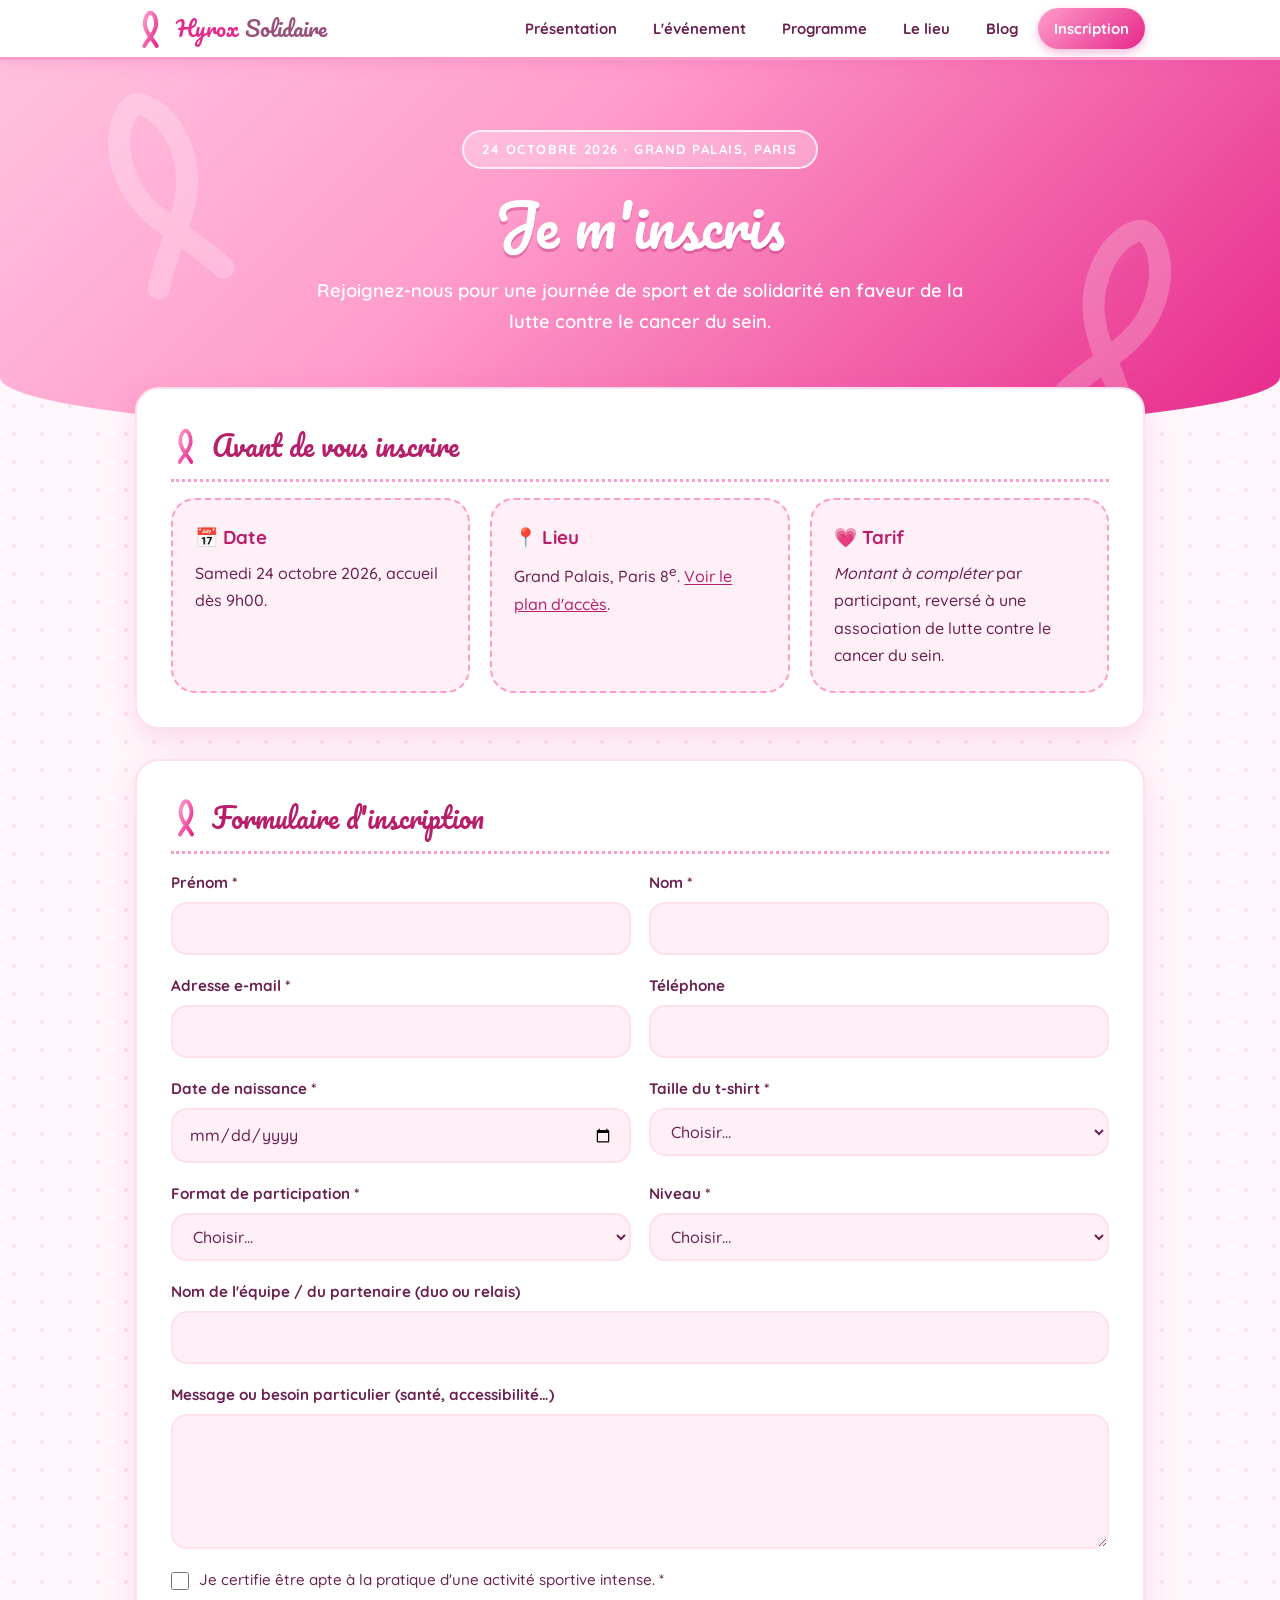
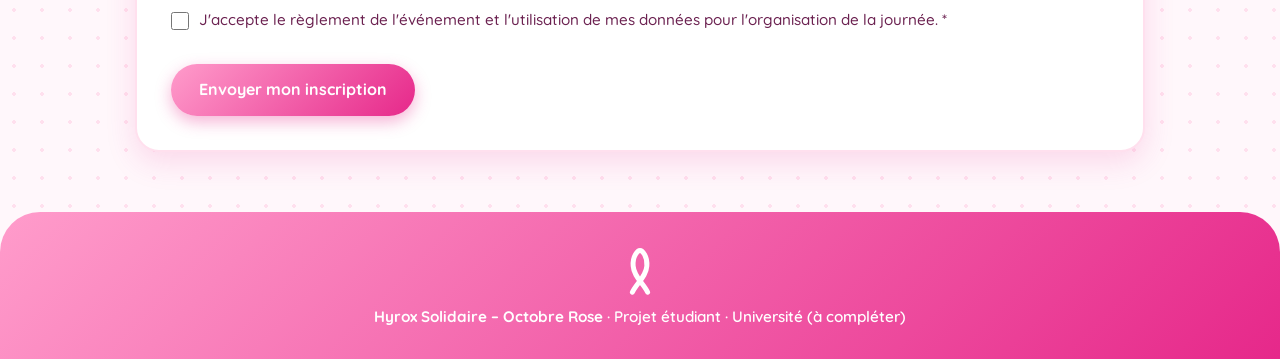
==== inscription (2).html @ e8bedfcc "Add files via upload" ====
<!DOCTYPE html>
<html lang="fr">
<head>
  <meta charset="UTF-8">
  <meta name="viewport" content="width=device-width, initial-scale=1.0">
  <title>Inscription – Hyrox Solidaire Octobre Rose</title>
  <link rel="icon" type="image/svg+xml" href="ruban.svg">
  <link rel="stylesheet" href="style.css">
</head>
<body>

  <header>
    <nav>
      <a class="logo" href="index.html"><img src="ruban.svg" alt="" class="logo-ruban"><span>Hyrox <em>Solidaire</em></span></a>
      <ul>
        <li><a href="index.html">Présentation</a></li>
        <li><a href="evenement.html">L'événement</a></li>
        <li><a href="programme.html">Programme</a></li>
        <li><a href="lieu.html">Le lieu</a></li>
        <li><a href="blog.html">Blog</a></li>
        <li><a href="inscription.html" class="actif">Inscription</a></li>
      </ul>
    </nav>
  </header>

  <div class="hero">
    <span class="badge">24 octobre 2026 · Grand Palais, Paris</span>
    <h1>Je m'inscris</h1>
    <p>Rejoignez-nous pour une journée de sport et de solidarité en faveur de la lutte contre le cancer du sein.</p>
  </div>

  <main>

    <section id="infos-inscription">
      <h2>Avant de vous inscrire</h2>
      <div class="grille">
        <div class="carte">
          <h3>📅 Date</h3>
          <p>Samedi 24 octobre 2026, accueil dès 9h00.</p>
        </div>
        <div class="carte">
          <h3>📍 Lieu</h3>
          <p>Grand Palais, Paris 8<sup>e</sup>. <a href="lieu.html">Voir le plan d'accès</a>.</p>
        </div>
        <div class="carte">
          <h3>💗 Tarif</h3>
          <p><em>Montant à compléter</em> par participant, reversé à une association de lutte contre le cancer du sein.</p>
        </div>
      </div>
    </section>

    <section id="formulaire-section">
      <h2>Formulaire d'inscription</h2>

      <form id="formulaire" class="formulaire" novalidate>

        <div class="ligne">
          <div class="champ">
            <label for="prenom">Prénom *</label>
            <input type="text" id="prenom" name="prenom" required autocomplete="given-name">
          </div>
          <div class="champ">
            <label for="nom">Nom *</label>
            <input type="text" id="nom" name="nom" required autocomplete="family-name">
          </div>
        </div>

        <div class="ligne">
          <div class="champ">
            <label for="email">Adresse e-mail *</label>
            <input type="email" id="email" name="email" required autocomplete="email">
          </div>
          <div class="champ">
            <label for="tel">Téléphone</label>
            <input type="tel" id="tel" name="tel" autocomplete="tel">
          </div>
        </div>

        <div class="ligne">
          <div class="champ">
            <label for="naissance">Date de naissance *</label>
            <input type="date" id="naissance" name="naissance" required>
          </div>
          <div class="champ">
            <label for="tshirt">Taille du t-shirt *</label>
            <select id="tshirt" name="tshirt" required>
              <option value="">Choisir…</option>
              <option>XS</option>
              <option>S</option>
              <option>M</option>
              <option>L</option>
              <option>XL</option>
              <option>XXL</option>
            </select>
          </div>
        </div>

        <div class="ligne">
          <div class="champ">
            <label for="format">Format de participation *</label>
            <select id="format" name="format" required>
              <option value="">Choisir…</option>
              <option>Solo</option>
              <option>Duo</option>
              <option>Relais</option>
              <option>Supporter (sans courir)</option>
            </select>
          </div>
          <div class="champ">
            <label for="niveau">Niveau *</label>
            <select id="niveau" name="niveau" required>
              <option value="">Choisir…</option>
              <option>Débutant</option>
              <option>Intermédiaire</option>
              <option>Confirmé</option>
            </select>
          </div>
        </div>

        <div class="champ">
          <label for="equipe">Nom de l'équipe / du partenaire (duo ou relais)</label>
          <input type="text" id="equipe" name="equipe">
        </div>

        <div class="champ">
          <label for="message">Message ou besoin particulier (santé, accessibilité…)</label>
          <textarea id="message" name="message" rows="4"></textarea>
        </div>

        <label class="case">
          <input type="checkbox" id="certificat" name="certificat" required>
          <span>Je certifie être apte à la pratique d'une activité sportive intense. *</span>
        </label>

        <label class="case">
          <input type="checkbox" id="reglement" name="reglement" required>
          <span>J'accepte le règlement de l'événement et l'utilisation de mes données pour l'organisation de la journée. *</span>
        </label>

        <p class="erreur" id="erreur" role="alert" hidden>Merci de remplir tous les champs obligatoires (*) avant de continuer.</p>

        <button type="submit" class="bouton">Envoyer mon inscription</button>
      </form>

      <div class="confirmation" id="confirmation" hidden>
        <h3>Merci pour votre inscription ! 💗</h3>
        <p>Votre application de messagerie vient de s'ouvrir avec votre demande d'inscription pré-remplie. Il ne vous reste qu'à l'envoyer.</p>
        <p>Rendez-vous le <strong>24 octobre 2026 au Grand Palais</strong> !</p>
      </div>
    </section>

  </main>

  <footer>
    <img src="ruban.svg" alt="" class="ruban-pied">
    <p><strong>Hyrox Solidaire – Octobre Rose</strong> · Projet étudiant · Université (à compléter)</p>
  </footer>

  <script>
    // Adresse qui recevra les inscriptions : à remplacer par la vôtre
    var EMAIL_ORGANISATEUR = "prenom.nom@universite.fr";

    var form = document.getElementById("formulaire");
    var erreur = document.getElementById("erreur");
    var confirmation = document.getElementById("confirmation");

    form.addEventListener("submit", function (e) {
      e.preventDefault();

      if (!form.checkValidity()) {
        erreur.hidden = false;
        form.reportValidity();
        return;
      }
      erreur.hidden = true;

      var d = new FormData(form);
      var corps =
        "Inscription Hyrox Solidaire - 24 octobre 2026\n\n" +
        "Prénom : " + d.get("prenom") + "\n" +
        "Nom : " + d.get("nom") + "\n" +
        "E-mail : " + d.get("email") + "\n" +
        "Téléphone : " + (d.get("tel") || "-") + "\n" +
        "Date de naissance : " + d.get("naissance") + "\n" +
        "Taille t-shirt : " + d.get("tshirt") + "\n" +
        "Format : " + d.get("format") + "\n" +
        "Niveau : " + d.get("niveau") + "\n" +
        "Équipe / partenaire : " + (d.get("equipe") || "-") + "\n" +
        "Message : " + (d.get("message") || "-") + "\n";

      var lien =
        "mailto:" + EMAIL_ORGANISATEUR +
        "?subject=" + encodeURIComponent("Inscription Hyrox Solidaire - " + d.get("prenom") + " " + d.get("nom")) +
        "&body=" + encodeURIComponent(corps);

      window.location.href = lien;
      form.hidden = true;
      confirmation.hidden = false;
    });
  </script>

</body>
</html>
---- style.css ----
@import url("https://fonts.googleapis.com/css2?family=Pacifico&family=Quicksand:wght@400;500;600;700&display=swap");

/* ==========================================================
   Hyrox Solidaire – Octobre Rose
   Style girly tout en rose, sans noir
   ========================================================== */

:root {
  --rose: #f0539b;
  --rose-vif: #e6288a;
  --rose-fonce: #b81f6b;
  --rose-doux: #ff9ccb;
  --rose-poudre: #ffe0ee;
  --rose-pale: #fff0f7;
  --creme: #fff7fb;
  --prune: #6b2150;
  --prune-doux: #98507a;
  --blanc: #ffffff;
  --rayon: 24px;
  --ombre: 0 10px 30px rgba(230, 40, 138, 0.15);
  --police-titre: "Pacifico", "Brush Script MT", cursive;
  --police: "Quicksand", "Segoe UI", Arial, sans-serif;
}

* {
  box-sizing: border-box;
  margin: 0;
  padding: 0;
}

html {
  scroll-behavior: smooth;
}

::selection {
  background: var(--rose-doux);
  color: var(--blanc);
}

body {
  font-family: var(--police);
  font-weight: 500;
  line-height: 1.7;
  color: var(--prune);
  background-color: var(--creme);
  background-image: radial-gradient(var(--rose-poudre) 1.6px, transparent 1.6px);
  background-size: 28px 28px;
}

a {
  color: var(--rose-fonce);
}

/* ---------- Navigation ---------- */
header {
  background: rgba(255, 255, 255, 0.94);
  border-bottom: 3px solid var(--rose-doux);
  box-shadow: 0 4px 18px rgba(230, 40, 138, 0.12);
  position: sticky;
  top: 0;
  z-index: 10;
}

nav {
  max-width: 1050px;
  margin: 0 auto;
  padding: 8px 20px;
  display: flex;
  flex-wrap: wrap;
  align-items: center;
  justify-content: space-between;
  gap: 6px;
}

.logo {
  display: flex;
  align-items: center;
  gap: 10px;
  font-family: var(--police-titre);
  font-size: 1.35rem;
  color: var(--rose-vif);
  text-decoration: none;
}

.logo em {
  font-style: normal;
  color: var(--prune-doux);
}

.logo-ruban {
  height: 40px;
  width: auto;
}

nav ul {
  list-style: none;
  display: flex;
  flex-wrap: wrap;
  gap: 4px;
}

nav ul a {
  display: block;
  padding: 8px 16px;
  color: var(--prune);
  text-decoration: none;
  font-weight: 700;
  font-size: 0.93rem;
  border-radius: 999px;
  transition: background 0.2s, color 0.2s;
}

nav ul a:hover {
  background: var(--rose-poudre);
  color: var(--rose-fonce);
}

nav ul a.actif {
  background: linear-gradient(135deg, var(--rose-doux), var(--rose-vif));
  color: var(--blanc);
  box-shadow: 0 4px 10px rgba(230, 40, 138, 0.3);
}

/* ---------- Bandeau d'en-tête ---------- */
.hero {
  position: relative;
  overflow: hidden;
  background: linear-gradient(135deg, #ffc2de 0%, var(--rose-doux) 40%, var(--rose-vif) 100%);
  color: var(--blanc);
  text-align: center;
  padding: 70px 20px 100px;
  border-radius: 0 0 50% 50% / 0 0 60px 60px;
}

.hero::before,
.hero::after {
  content: "";
  position: absolute;
  width: 170px;
  height: 220px;
  background: url("ruban.svg") center / contain no-repeat;
  filter: brightness(0) invert(1);
  opacity: 0.22;
}

.hero::before {
  left: 6%;
  top: 20px;
  transform: rotate(-18deg);
}

.hero::after {
  right: 6%;
  bottom: 10px;
  transform: rotate(16deg);
}

.hero > * {
  position: relative;
  z-index: 1;
}

.hero h1 {
  font-family: var(--police-titre);
  font-weight: 400;
  font-size: clamp(2.1rem, 5.5vw, 3.6rem);
  line-height: 1.25;
  margin-bottom: 14px;
  text-shadow: 0 3px 0 rgba(184, 31, 107, 0.35);
}

.hero p {
  max-width: 680px;
  margin: 0 auto;
  font-size: 1.15rem;
  font-weight: 600;
}

.badge {
  display: inline-block;
  background: rgba(255, 255, 255, 0.28);
  border: 2px solid rgba(255, 255, 255, 0.75);
  padding: 6px 18px;
  border-radius: 999px;
  font-size: 0.82rem;
  font-weight: 700;
  letter-spacing: 1.5px;
  text-transform: uppercase;
  margin-bottom: 20px;
}

/* ---------- Contenu ---------- */
main {
  position: relative;
  max-width: 1050px;
  margin: -50px auto 60px;
  padding: 0 20px;
}

section {
  background: var(--blanc);
  border: 2px solid var(--rose-poudre);
  border-radius: var(--rayon);
  box-shadow: var(--ombre);
  padding: 34px;
  margin-bottom: 30px;
}

h2 {
  font-family: var(--police-titre);
  font-weight: 400;
  color: var(--rose-fonce);
  font-size: 1.7rem;
  margin-bottom: 16px;
  padding-bottom: 10px;
  border-bottom: 3px dotted var(--rose-doux);
}

h2::before {
  content: "";
  display: inline-block;
  width: 1.1em;
  height: 1.4em;
  background: url("ruban.svg") center / contain no-repeat;
  margin-right: 0.4em;
  vertical-align: -0.28em;
}

h3 {
  color: var(--prune);
  margin: 18px 0 6px;
}

p + p {
  margin-top: 12px;
}

ul.liste {
  margin: 10px 0 0 22px;
}

ul.liste li {
  margin-bottom: 6px;
}

ul.liste li::marker {
  color: var(--rose);
}

/* ---------- Grilles et cartes ---------- */
.grille {
  display: grid;
  grid-template-columns: repeat(auto-fit, minmax(250px, 1fr));
  gap: 20px;
  margin-top: 16px;
}

.carte {
  background: var(--rose-pale);
  border: 2px dashed var(--rose-doux);
  border-radius: var(--rayon);
  padding: 22px;
}

.carte h3 {
  margin-top: 0;
  color: var(--rose-fonce);
}

.profil {
  display: flex;
  align-items: center;
  gap: 24px;
  flex-wrap: wrap;
}

.avatar {
  width: 120px;
  height: 120px;
  border-radius: 50%;
  background: linear-gradient(135deg, var(--rose-doux), var(--rose-vif));
  border: 5px solid var(--rose-poudre);
  box-shadow: var(--ombre);
  color: var(--blanc);
  display: flex;
  align-items: center;
  justify-content: center;
  font-family: var(--police-titre);
  font-size: 2.4rem;
  flex-shrink: 0;
}

/* ---------- Chiffres clés ---------- */
.chiffres {
  display: grid;
  grid-template-columns: repeat(auto-fit, minmax(170px, 1fr));
  gap: 16px;
  margin-top: 16px;
}

.chiffre {
  text-align: center;
  background: linear-gradient(135deg, var(--rose-doux), var(--rose-vif));
  color: var(--blanc);
  border-radius: var(--rayon);
  padding: 22px 10px;
  font-weight: 600;
  box-shadow: 0 8px 18px rgba(230, 40, 138, 0.25);
}

.chiffre strong {
  display: block;
  font-family: var(--police-titre);
  font-weight: 400;
  font-size: 1.7rem;
  color: var(--blanc);
}

/* ---------- Tableau des 8 ateliers ---------- */
table {
  width: 100%;
  border-collapse: collapse;
  margin-top: 14px;
  border-radius: 16px;
  overflow: hidden;
}

th,
td {
  padding: 12px 14px;
  text-align: left;
  border-bottom: 1px solid var(--rose-poudre);
}

th {
  background: linear-gradient(135deg, var(--rose-doux), var(--rose-vif));
  color: var(--blanc);
  font-size: 0.9rem;
  text-transform: uppercase;
  letter-spacing: 0.8px;
}

tr:nth-child(even) td {
  background: var(--rose-pale);
}

/* ---------- Programme (timeline) ---------- */
.timeline {
  list-style: none;
  position: relative;
  margin-top: 18px;
  padding-left: 34px;
}

.timeline::before {
  content: "";
  position: absolute;
  left: 9px;
  top: 6px;
  bottom: 6px;
  width: 4px;
  background: repeating-linear-gradient(var(--rose-doux) 0 8px, transparent 8px 14px);
  border-radius: 4px;
}

.timeline li {
  position: relative;
  margin-bottom: 22px;
}

.timeline li::before {
  content: "♥";
  position: absolute;
  left: -34px;
  top: 0;
  width: 22px;
  height: 22px;
  line-height: 22px;
  text-align: center;
  font-size: 1.05rem;
  color: var(--rose-vif);
  background: var(--blanc);
}

.heure {
  display: inline-block;
  background: linear-gradient(135deg, var(--rose-doux), var(--rose-vif));
  color: var(--blanc);
  font-weight: 700;
  font-size: 0.85rem;
  padding: 2px 14px;
  border-radius: 999px;
  margin-bottom: 4px;
}

.timeline h3 {
  margin: 2px 0 2px;
}

/* ---------- Bouton ---------- */
.bouton {
  display: inline-block;
  margin-top: 18px;
  margin-right: 8px;
  background: linear-gradient(135deg, var(--rose-doux), var(--rose-vif));
  color: var(--blanc);
  text-decoration: none;
  font-weight: 700;
  padding: 12px 28px;
  border-radius: 999px;
  box-shadow: 0 6px 16px rgba(230, 40, 138, 0.35);
  transition: transform 0.2s, box-shadow 0.2s;
}

.bouton:hover {
  transform: translateY(-3px);
  box-shadow: 0 10px 22px rgba(230, 40, 138, 0.45);
}

/* ---------- Carte du lieu ---------- */
.carte-map {
  margin-top: 16px;
  border-radius: var(--rayon);
  overflow: hidden;
  border: 5px solid var(--rose-poudre);
  box-shadow: var(--ombre);
}

.carte-map iframe {
  display: block;
  width: 100%;
  height: 420px;
  border: 0;
}

.liens-carte {
  margin-top: 10px;
  font-size: 0.95rem;
}

/* ---------- Formulaire ---------- */
.formulaire {
  margin-top: 10px;
}

.ligne {
  display: grid;
  grid-template-columns: repeat(auto-fit, minmax(240px, 1fr));
  gap: 18px;
}

.champ {
  display: flex;
  flex-direction: column;
  margin-bottom: 18px;
}

.champ label {
  font-weight: 700;
  margin-bottom: 6px;
  font-size: 0.95rem;
}

.champ input,
.champ select,
.champ textarea {
  font: inherit;
  color: var(--prune);
  padding: 11px 16px;
  border: 2px solid var(--rose-poudre);
  border-radius: 16px;
  background: var(--rose-pale);
  transition: border-color 0.2s, box-shadow 0.2s, background 0.2s;
}

.champ input:focus,
.champ select:focus,
.champ textarea:focus {
  outline: none;
  background: var(--blanc);
  border-color: var(--rose);
  box-shadow: 0 0 0 4px rgba(240, 83, 155, 0.2);
}

.case {
  display: flex;
  align-items: flex-start;
  gap: 10px;
  margin-bottom: 14px;
  font-size: 0.95rem;
  cursor: pointer;
}

.case input {
  margin-top: 5px;
  accent-color: var(--rose-vif);
  width: 18px;
  height: 18px;
  flex-shrink: 0;
}

.erreur {
  color: var(--rose-fonce);
  background: var(--rose-poudre);
  border: 2px solid var(--rose-doux);
  border-radius: 16px;
  padding: 10px 14px;
  margin-bottom: 8px;
  font-weight: 700;
}

.formulaire .bouton {
  border: 0;
  cursor: pointer;
  font: inherit;
  font-weight: 700;
}

.confirmation {
  background: var(--rose-pale);
  border: 2px dashed var(--rose-doux);
  border-radius: var(--rayon);
  padding: 24px;
  margin-top: 10px;
}

.confirmation h3 {
  margin-top: 0;
  color: var(--rose-fonce);
}

[hidden] {
  display: none !important;
}

/* ---------- Blog ---------- */
.articles {
  display: grid;
  grid-template-columns: repeat(auto-fit, minmax(290px, 1fr));
  gap: 24px;
  margin-top: 18px;
}

.article {
  display: flex;
  flex-direction: column;
  background: var(--blanc);
  border: 2px solid var(--rose-poudre);
  border-radius: var(--rayon);
  overflow: hidden;
  box-shadow: var(--ombre);
  transition: transform 0.25s, box-shadow 0.25s;
}

.article:hover {
  transform: translateY(-5px);
  box-shadow: 0 16px 36px rgba(230, 40, 138, 0.25);
}

.article-visuel {
  display: flex;
  align-items: center;
  justify-content: center;
  height: 120px;
  font-size: 3rem;
  background: linear-gradient(135deg, #ffd6e8, var(--rose-doux));
}

.article-visuel.v2 {
  background: linear-gradient(135deg, #ffe9f3, #ffb3d6);
}

.article-visuel.v3 {
  background: linear-gradient(135deg, #ffc2de, var(--rose));
}

.article-visuel img {
  height: 80px;
  width: auto;
}

.article-corps {
  display: flex;
  flex-direction: column;
  flex: 1;
  padding: 20px 22px 22px;
}

.etiquette {
  align-self: flex-start;
  background: var(--rose-poudre);
  color: var(--rose-fonce);
  font-weight: 700;
  font-size: 0.72rem;
  text-transform: uppercase;
  letter-spacing: 1.2px;
  padding: 3px 12px;
  border-radius: 999px;
  margin-bottom: 10px;
}

.article h3 {
  margin: 0 0 8px;
  font-size: 1.15rem;
  line-height: 1.35;
  color: var(--rose-fonce);
}

.article .source {
  margin-top: auto;
  padding-top: 12px;
  font-size: 0.85rem;
  color: var(--prune-doux);
}

.lire {
  display: inline-block;
  margin-top: 10px;
  font-weight: 700;
  text-decoration: none;
  color: var(--rose-vif);
}

.lire:hover {
  text-decoration: underline;
}

.note {
  background: var(--rose-pale);
  border: 2px dashed var(--rose-doux);
  border-radius: 18px;
  padding: 14px 18px;
  font-size: 0.92rem;
  margin-top: 18px;
}

@media (min-width: 720px) {
  .article.une {
    grid-column: 1 / -1;
    flex-direction: row;
  }

  .article.une .article-visuel {
    width: 260px;
    height: auto;
    flex-shrink: 0;
    font-size: 4.5rem;
  }

  .article.une h3 {
    font-size: 1.4rem;
  }
}

/* ---------- Pied de page ---------- */
footer {
  background: linear-gradient(135deg, var(--rose-doux), var(--rose-vif));
  color: var(--blanc);
  text-align: center;
  padding: 34px 20px 30px;
  border-radius: 40px 40px 0 0;
  font-weight: 600;
  font-size: 0.95rem;
}

footer strong {
  color: var(--blanc);
}

.ruban-pied {
  display: block;
  height: 50px;
  margin: 0 auto 8px;
  filter: brightness(0) invert(1);
}

/* ---------- Responsive ---------- */
@media (max-width: 700px) {
  nav {
    flex-direction: column;
    align-items: center;
  }

  nav ul {
    justify-content: center;
  }

  nav ul a {
    padding: 7px 11px;
    font-size: 0.85rem;
  }

  .hero {
    padding: 50px 16px 80px;
  }

  .hero::before,
  .hero::after {
    width: 110px;
    height: 150px;
  }

  section {
    padding: 22px;
  }

  th,
  td {
    padding: 9px 8px;
    font-size: 0.9rem;
  }
}
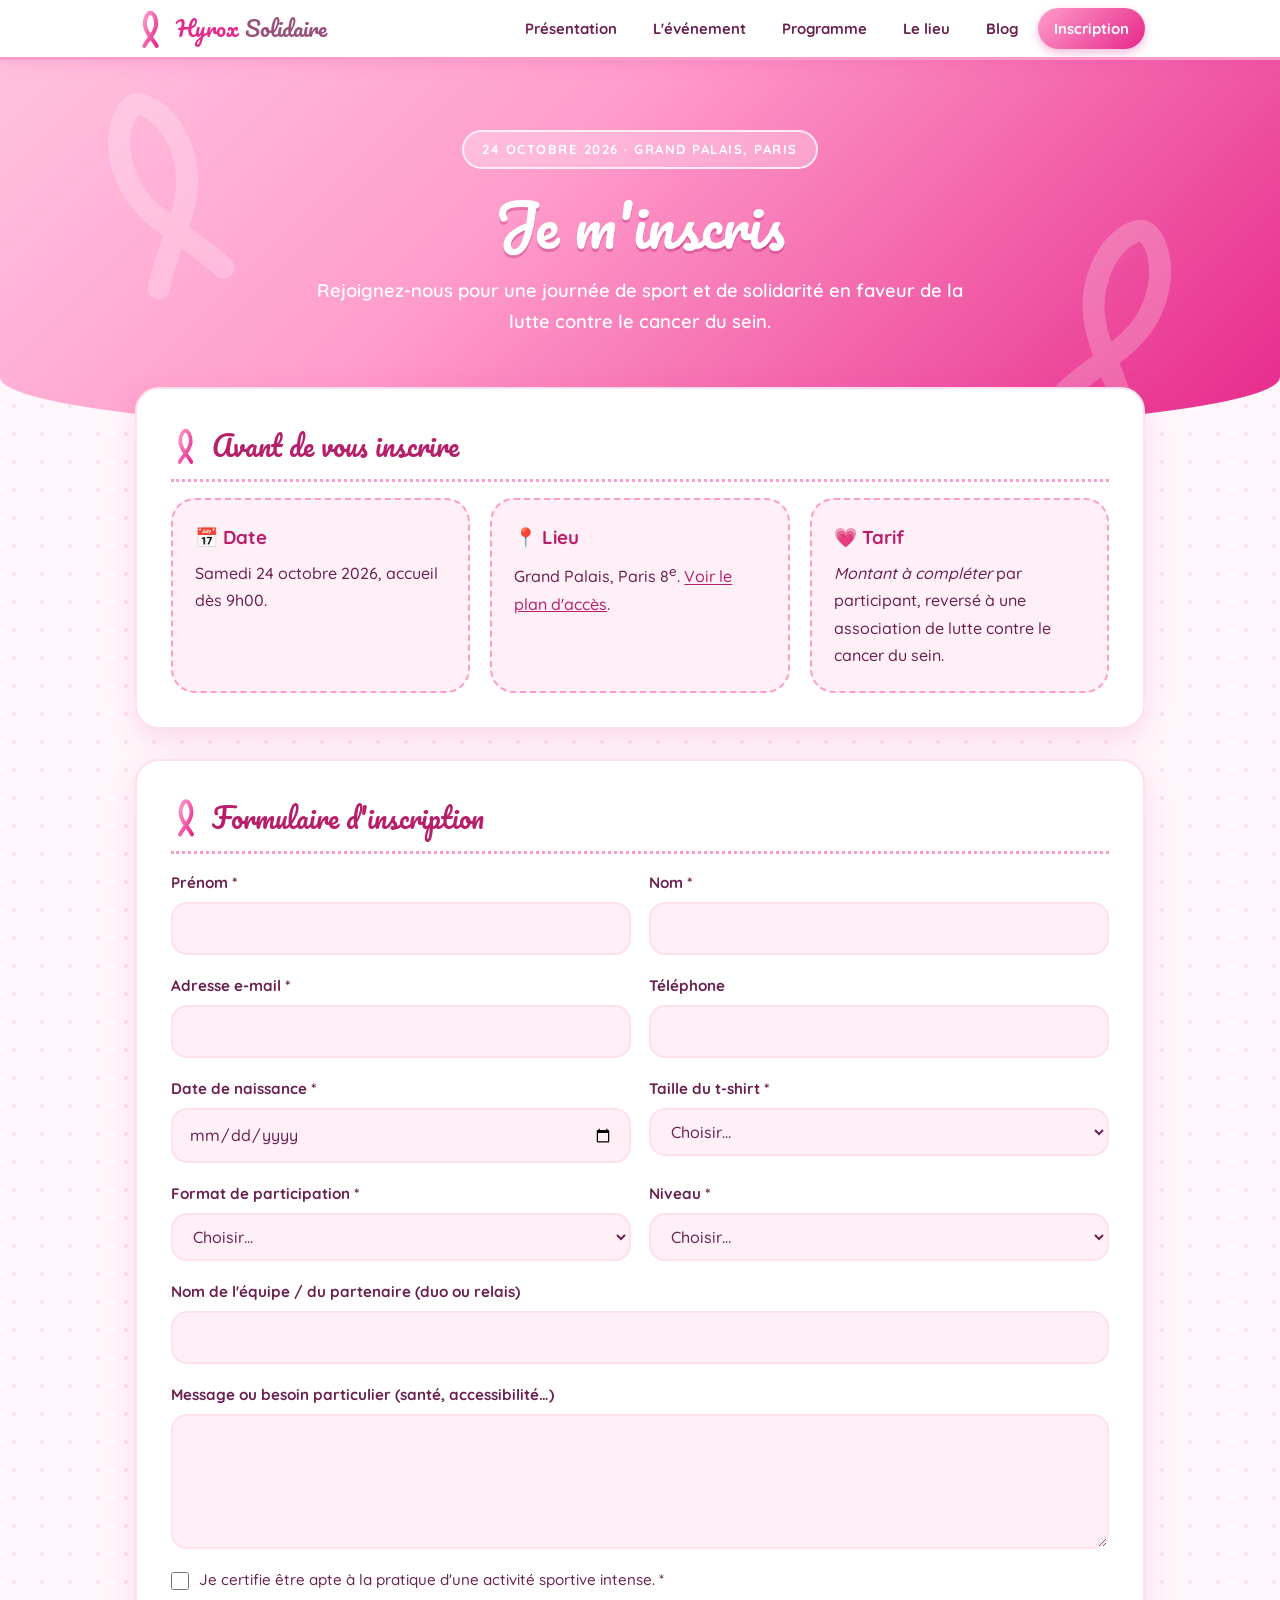
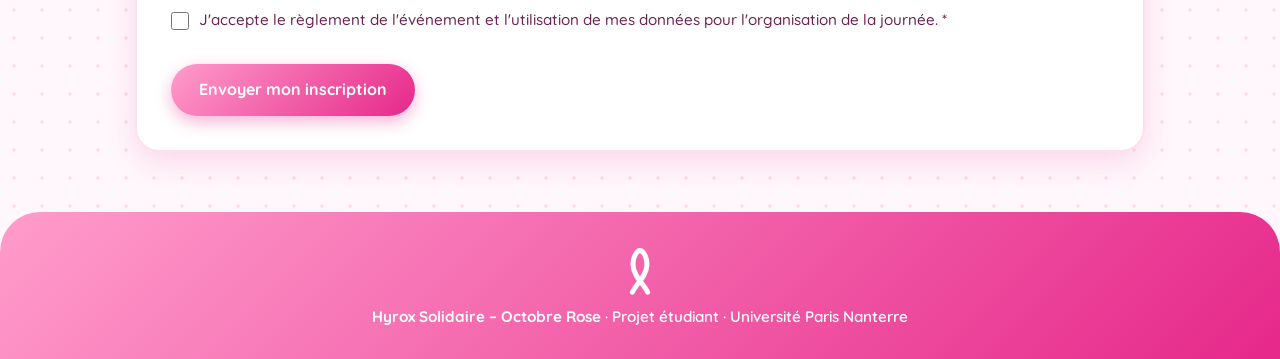
==== commit 98e25974: "Add files via upload" ====
--- a/inscription (2).html
+++ b/inscription (2).html
@@ -153,7 +153,7 @@
 
   <footer>
     <img src="ruban.svg" alt="" class="ruban-pied">
-    <p><strong>Hyrox Solidaire – Octobre Rose</strong> · Projet étudiant · Université (à compléter)</p>
+    <p><strong>Hyrox Solidaire – Octobre Rose</strong> · Projet étudiant · Université Paris Nanterre</p>
   </footer>
 
   <script>
